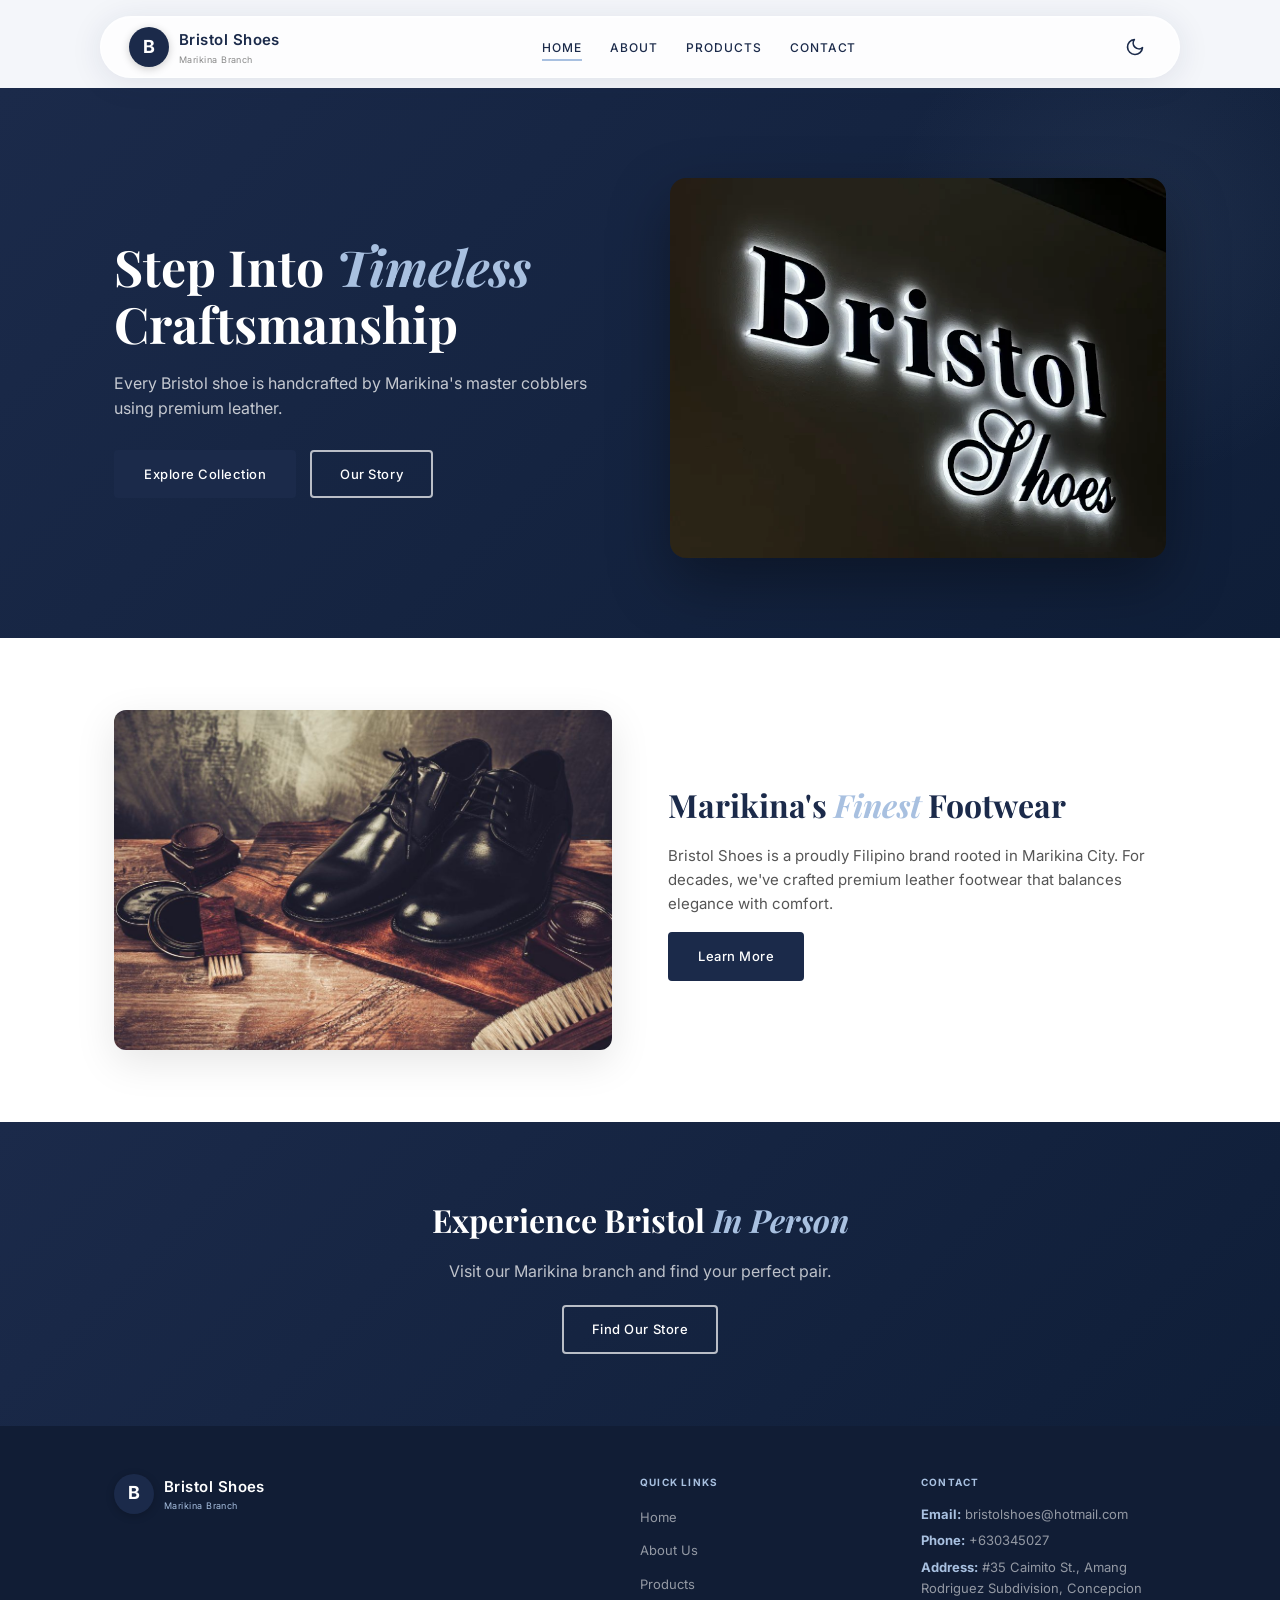
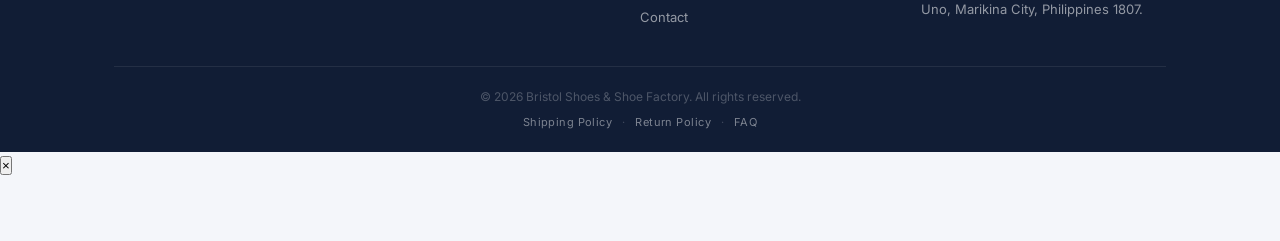
==== index.html @ 24d053c8 "Add favicon, page fade-in, footer trust links, ATC toast, and info modal" ====
<!DOCTYPE html>
<html lang="en">

<head>
    <script async src="https://www.googletagmanager.com/gtag/js?id=G-ZRHDGZWT0E"></script>
    <script>
        window.dataLayer = window.dataLayer || [];
        function gtag() { dataLayer.push(arguments); }
        gtag('js', new Date());
        gtag('config', 'G-ZRHDGZWT0E');
    </script>

    <meta charset="UTF-8">
    <meta name="viewport" content="width=device-width, initial-scale=1.0">
    <meta name="description" content="Bristol Shoes Marikina - Handcrafted leather shoes for men and women.">
    <title>Bristol Shoes Marikina - Home</title>
    <link rel="icon" type="image/svg+xml" href="images/favicon.svg">
    <link rel="stylesheet" href="css/style.css">
</head>

<body>

    <!-- Navigation bar -->
    <nav>
        <div class="wrap">
            <a href="index.html" class="logo">
                <div class="logo-icon">B</div>
                <div>
                    <span class="logo-name">Bristol Shoes</span>
                    <span class="logo-sub">Marikina Branch</span>
                </div>
            </a>
            <ul class="nav-links">
                <li><a href="index.html" class="active">Home</a></li>
                <li><a href="about.html">About</a></li>
                <li><a href="products.html">Products</a></li>
                <li><a href="contact.html">Contact</a></li>
            </ul>
            <div style="display: flex; align-items: center; gap: 8px;">
                <button id="theme-toggle" class="theme-nav-btn" aria-label="Toggle Theme">
                    <svg class="sun-icon" xmlns="http://www.w3.org/2000/svg" width="20" height="20" viewBox="0 0 24 24" fill="none" stroke="currentColor" stroke-width="2" stroke-linecap="round" stroke-linejoin="round"><circle cx="12" cy="12" r="5"></circle><line x1="12" y1="1" x2="12" y2="3"></line><line x1="12" y1="21" x2="12" y2="23"></line><line x1="4.22" y1="4.22" x2="5.64" y2="5.64"></line><line x1="18.36" y1="18.36" x2="19.78" y2="19.78"></line><line x1="1" y1="12" x2="3" y2="12"></line><line x1="21" y1="12" x2="23" y2="12"></line><line x1="4.22" y1="19.78" x2="5.64" y2="18.36"></line><line x1="18.36" y1="5.64" x2="19.78" y2="4.22"></line></svg>
                    <svg class="moon-icon" xmlns="http://www.w3.org/2000/svg" width="20" height="20" viewBox="0 0 24 24" fill="none" stroke="currentColor" stroke-width="2" stroke-linecap="round" stroke-linejoin="round"><path d="M21 12.79A9 9 0 1 1 11.21 3 7 7 0 0 0 21 12.79z"></path></svg>
                </button>
                <button class="nav-toggle" id="nav-toggle" aria-label="Menu" aria-expanded="false">
                    <span></span><span></span><span></span>
                </button>
            </div>
        </div>
    </nav>

    <!-- Mobile Nav Dropdown Burger -->
    <div class="mobile-nav-menu" id="mobile-nav-menu">
        <a href="index.html" class="active">Home</a>
        <a href="about.html">About</a>
        <a href="products.html">Products</a>
        <a href="contact.html">Contact</a>
    </div>

    <!-- Hero Section (Homepage) -->
    <section class="hero">
        <div class="wrap">
            <div class="hero-text">
                <h1>Step Into <em>Timeless</em> Craftsmanship</h1>
                <p>Every Bristol shoe is handcrafted by Marikina's master cobblers using premium leather.</p>
                <div class="hero-btns">
                    <a href="products.html" class="btn">Explore Collection</a>
                    <a href="about.html" class="btn-outline">Our Story</a>
                </div>
            </div>
            <div class="hero-img">
                <img src="images/Bristol.png" alt="Bristol handcrafted leather shoes">
            </div>
        </div>
    </section>

    <!-- About Preview -->
    <section class="section-white">
        <div class="wrap two-col">
            <div class="col">
                <img src="images/vintage.jpg" alt="Artisan handcrafting shoes">
            </div>
            <div class="col">
                <h2>Marikina's <em>Finest</em> Footwear</h2>
                <p>Bristol Shoes is a proudly Filipino brand rooted in Marikina City. For decades, we've crafted premium
                    leather footwear that balances elegance with comfort.</p>
                <a href="about.html" class="btn">Learn More</a>
            </div>
        </div>
    </section>


    <!-- Call to Action -->
    <section class="section-navy">
        <div class="wrap">
            <h2>Experience Bristol <em>In Person</em></h2>
            <p>Visit our Marikina branch and find your perfect pair.</p>
            <a href="contact.html" class="btn-outline">Find Our Store</a>
        </div>
    </section>

    <!-- Footer -->
    <footer>
        <div class="wrap">
            <div class="footer-row">
                <div class="footer-wide">
                    <a href="index.html" class="logo">
                        <div class="logo-icon">B</div>
                        <div>
                            <span class="logo-name">Bristol Shoes</span>
                            <span class="logo-sub">Marikina Branch</span>
                        </div>
                    </a>
                </div>
                <div class="footer-col">
                    <h4>Quick Links</h4>
                    <ul>
                        <li><a href="index.html">Home</a></li>
                        <li><a href="about.html">About Us</a></li>
                        <li><a href="products.html">Products</a></li>
                        <li><a href="contact.html">Contact</a></li>
                    </ul>
                </div>
                <div class="footer-col footer-contact">
                    <h4>Contact</h4>
                    <p><strong>Email:</strong> bristolshoes@hotmail.com</p>
                    <p><strong>Phone:</strong> +630345027</p>
                    <p><strong>Address:</strong> #35 Caimito St., Amang Rodriguez Subdivision, Concepcion Uno, Marikina
                        City, Philippines 1807.</p>
                </div>
            </div>
            <div class="footer-bottom">
                <p>&copy; 2026 Bristol Shoes &amp; Shoe Factory. All rights reserved.</p>
                <div class="footer-trust-links">
                    <a href="#" onclick="openInfoModal('shipping')">Shipping Policy</a>
                    <span>·</span>
                    <a href="#" onclick="openInfoModal('returns')">Return Policy</a>
                    <span>·</span>
                    <a href="#" onclick="openInfoModal('faq')">FAQ</a>
                </div>
            </div>
        </div>
    </footer>

    <!-- Info Modal (Shipping / Returns / FAQ) -->
    <div id="info-modal-overlay" class="modal-overlay" onclick="if(event.target===this)closeInfoModal()">
        <div class="modal-container" style="max-width:540px;">
            <button class="modal-close" onclick="closeInfoModal()">&times;</button>
            <div id="info-modal-body" style="padding:32px 28px;"></div>
        </div>
    </div>

    <script src="js/theme.js"></script>
    <script src="js/scroll.js"></script>
    <script src="js/info-modal.js"></script>

</body>

</html>
---- css/style.css ----
/* ==============================================
   BRISTOL SHOES — Stylesheet (Theme-Complete)
   HTML = skeleton · CSS = makeup + physics
   ============================================== */

@import url('https://fonts.googleapis.com/css2?family=Playfair+Display:wght@700&family=Inter:wght@400;500;600&display=swap');


/* ==============================================
   THEME VARIABLES — every color lives here
   ============================================== */

:root,
[data-theme="light"] {
    --bg: #F4F6FA;
    --bg-card: #ffffff;
    --bg-alt: #ffffff;
    --text: #222222;
    --text-muted: #555555;
    --text-soft: #888888;
    --heading: #1B2A4A;
    --accent: #A8C0E0;
    --border: #E8EEF6;
    --nav-bg: rgba(255, 255, 255, 0.78);
    --nav-border: rgba(255, 255, 255, 0.6);
    --nav-text: #1B2A4A;
    --nav-shadow: rgba(27, 42, 74, 0.10);
    --btn-bg: #1B2A4A;
    --btn-text: #ffffff;
    --input-bg: #F8FAFD;
    --input-border: #D8E0EC;
    --info-icon: #1B2A4A;
    --footer-bg: #111D35;
    --logo-bg: #1B2A4A;
    --card-shadow: rgba(27, 42, 74, 0.08);
}

[data-theme="dark"] {
    --bg: #0d1117;
    --bg-card: #161b22;
    --bg-alt: #161b22;
    --text: #e6edf3;
    --text-muted: #8b949e;
    --text-soft: #6e7681;
    --heading: #e6edf3;
    --accent: #79acd4;
    --border: #30363d;
    --nav-bg: rgba(13, 17, 23, 0.88);
    --nav-border: rgba(255, 255, 255, 0.07);
    --nav-text: #e6edf3;
    --nav-shadow: rgba(0, 0, 0, 0.35);
    --btn-bg: #ffffff;
    --btn-text: #1B2A4A;
    --input-bg: #0d1117;
    --input-border: #30363d;
    --info-icon: #1B2A4A;
    --footer-bg: #010409;
    --logo-bg: #ffffff;
    --card-shadow: rgba(0, 0, 0, 0.25);
}




/* ==============================================
   RESET + BASE
   ============================================== */

html {
    scroll-behavior: smooth;
    box-sizing: border-box;
}

*,
*::before,
*::after {
    margin: 0;
    padding: 0;
    box-sizing: inherit;
}

/* Theme transition only on elements that need it (prevents lag on complex pages) */
body,
nav,
.product,
.cart-sidebar,
.modal-container,
.checkout-container,
.form-group input,
.form-group textarea,
.pay-option,
.cart-item,
.page-header,
.section-white,
.section-navy,
footer {
    transition: background-color 0.3s ease;
}

@keyframes pageIn {
    from { opacity: 0; transform: translateY(8px); }
    to   { opacity: 1; transform: translateY(0); }
}

body {
    font-family: 'Inter', sans-serif;
    background: var(--bg);
    color: var(--text);
    line-height: 1.6;
    padding-top: 88px;
    /* GPU-accelerated scrolling */
    -webkit-overflow-scrolling: touch;
    animation: pageIn 0.35s ease both;
}

img {
    max-width: 100%;
    display: block;
}

a {
    text-decoration: none;
    color: inherit;
}

ul {
    list-style: none;
}

h2 {
    font-family: 'Playfair Display', serif;
    font-size: 32px;
    color: var(--heading);
    margin-bottom: 14px;
}

h2 em {
    color: var(--accent);
    font-style: italic;
}


/* ==============================================
   WRAP
   ============================================== */

.wrap {
    max-width: 1100px;
    margin: 0 auto;
    padding: 0 24px;
}


/* ==============================================
   NAVBAR — Floating Pill Glass
   ============================================== */

nav {
    position: fixed;
    top: 16px;
    left: 50%;
    transform: translateX(-50%);
    width: calc(100% - 48px);
    max-width: 1080px;
    border-radius: 999px;
    background: var(--nav-bg);
    backdrop-filter: blur(28px) saturate(200%);
    -webkit-backdrop-filter: blur(28px) saturate(200%);
    border: 1px solid var(--nav-border);
    box-shadow:
        0 4px 32px var(--nav-shadow),
        0 1px 0 rgba(255, 255, 255, 0.55) inset;
    padding: 10px 28px;
    z-index: 1000;
    /* GPU layer for smooth scrolling */
    will-change: transform;
    transform: translateX(-50%) translateZ(0);
}

nav .wrap {
    display: flex;
    justify-content: space-between;
    align-items: center;
    max-width: 100%;
    padding: 0;
    margin: 0;
}

.logo {
    display: flex;
    align-items: center;
    gap: 10px;
}

.logo-icon {
    width: 40px;
    height: 40px;
    background: var(--logo-bg);
    border-radius: 50%;
    color: var(--btn-text);
    font-size: 18px;
    font-weight: 700;
    display: flex;
    align-items: center;
    justify-content: center;
    box-shadow: 0 2px 8px rgba(0, 0, 0, 0.2);
    flex-shrink: 0;
    transition: background 0.3s ease;
}

.logo-name {
    font-size: 15px;
    font-weight: 600;
    color: var(--nav-text);
    letter-spacing: 0.03em;
}

.logo-sub {
    font-size: 9px;
    color: var(--text-soft);
    display: block;
    letter-spacing: 0.05em;
}

.nav-links {
    display: flex;
    gap: 28px;
    align-items: center;
}

.nav-links a {
    font-size: 12px;
    font-weight: 500;
    color: var(--nav-text);
    text-transform: uppercase;
    letter-spacing: 0.08em;
    padding: 4px 0;
    border-bottom: 2px solid transparent;
    transition: color 0.2s, border-color 0.2s;
}

.nav-links a:hover {
    color: var(--accent);
}

.nav-links a.active {
    color: var(--nav-text);
    border-bottom-color: var(--accent);
}

.theme-nav-btn {
    background: none;
    border: none;
    cursor: pointer;
    font-size: 16px;
    padding: 6px;
    border-radius: 8px;
    color: var(--nav-text);
    display: flex;
    align-items: center;
    justify-content: center;
    transition: background 0.2s, transform 0.2s;
}

.theme-nav-btn:hover {
    background: rgba(168, 192, 224, 0.1);
    transform: scale(1.05);
}

/* Theme Icon Swapping */
[data-theme="light"] .sun-icon { display: none; }
[data-theme="light"] .moon-icon { display: block; }

[data-theme="dark"] .sun-icon { display: block; }
[data-theme="dark"] .moon-icon { display: none; }


/* ==============================================
   HERO
   ============================================== */

.hero {
    background: linear-gradient(135deg, #1B2A4A 0%, #0f1e38 100%);
    color: white;
    padding: 90px 0 80px;
    position: relative;
    overflow: hidden;
}

.hero::before {
    content: '';
    position: absolute;
    width: 500px;
    height: 500px;
    background: radial-gradient(circle, rgba(168, 192, 224, 0.08) 0%, transparent 70%);
    top: -100px;
    right: -100px;
    border-radius: 50%;
    pointer-events: none;
}

.hero .wrap {
    display: flex;
    align-items: center;
    gap: 60px;
}

.hero-text {
    flex: 1;
}

.hero-img {
    flex: 1;
}

.hero-img img {
    width: 100%;
    height: 380px;
    object-fit: cover;
    object-position: center 57%;
    border-radius: 16px;
    box-shadow: 0 24px 60px rgba(0, 0, 0, 0.35);
}

.hero-text small {
    font-size: 11px;
    color: #A8C0E0;
    display: block;
    margin-bottom: 16px;
    letter-spacing: 0.15em;
    text-transform: uppercase;
}

.hero-text h1 {
    font-family: 'Playfair Display', serif;
    font-size: 50px;
    line-height: 1.15;
    margin-bottom: 18px;
    color: white;
}

.hero-text h1 em {
    color: #A8C0E0;
    font-style: italic;
}

.hero-text p {
    color: rgba(255, 255, 255, 0.75);
    margin-bottom: 28px;
    font-size: 16px;
}

.hero-btns {
    display: flex;
    gap: 14px;
    flex-wrap: wrap;
}


/* ==============================================
   PAGE HEADER (About / Products / Contact banner)
   ============================================== */

.page-header {
    background: linear-gradient(135deg, #1B2A4A 0%, #0f1e38 100%);
    color: white;
    padding: 56px 0;
    text-align: center;
}

.page-header h1 {
    font-family: 'Playfair Display', serif;
    font-size: 38px;
    color: white;
}

.page-header h1 em {
    color: #A8C0E0;
}

.page-header p {
    color: rgba(255, 255, 255, 0.65);
    margin-top: 10px;
    font-size: 15px;
}


/* ==============================================
   SECTIONS
   ============================================== */

.section {
    padding: 72px 0;
    background: var(--bg);
}

.section-white {
    padding: 72px 0;
    background: var(--bg-alt);
}

.section-navy {
    padding: 72px 0;
    background: linear-gradient(135deg, #1B2A4A 0%, #0f1e38 100%);
    color: white;
    text-align: center;
}

.section-navy h2 {
    color: white;
}

.section-navy h2 em {
    color: #A8C0E0;
}

.section-navy p {
    color: rgba(255, 255, 255, 0.72);
    margin-bottom: 20px;
    font-size: 16px;
}


/* ==============================================
   TWO-COLUMN
   ============================================== */

.two-col {
    display: flex;
    align-items: center;
    gap: 56px;
}

.two-col .col {
    flex: 1;
}

.two-col img {
    width: 100%;
    height: 340px;
    object-fit: cover;
    border-radius: 12px;
    box-shadow: 0 12px 40px rgba(0, 0, 0, 0.1);
}

.two-col p {
    color: var(--text-muted);
    margin-bottom: 16px;
    font-size: 15px;
}


/* ==============================================
   BUTTONS
   ============================================== */

.btn {
    display: inline-block;
    padding: 12px 28px;
    background: var(--btn-bg);
    color: var(--btn-text);
    font-size: 13px;
    font-weight: 500;
    border: 2px solid var(--btn-bg);
    border-radius: 4px;
    letter-spacing: 0.04em;
    cursor: pointer;
    transition: opacity 0.2s, transform 0.15s, box-shadow 0.2s;
}

.btn:hover {
    opacity: 0.85;
    box-shadow: 0 4px 16px rgba(0, 0, 0, 0.2);
    transform: translateY(-1px);
}

.btn-outline {
    display: inline-block;
    padding: 12px 28px;
    background: transparent;
    color: white;
    font-size: 13px;
    font-weight: 500;
    border: 2px solid rgba(255, 255, 255, 0.7);
    border-radius: 4px;
    letter-spacing: 0.04em;
    cursor: pointer;
    transition: background 0.2s, border-color 0.2s, transform 0.15s;
}

.btn-outline:hover {
    background: rgba(255, 255, 255, 0.1);
    border-color: white;
    transform: translateY(-1px);
}



/* ==============================================
   STATS
   ============================================== */

.stats {
    display: flex;
    gap: 20px;
    margin-top: 36px;
}

.stat {
    flex: 1;
    text-align: center;
}

.stat-num {
    font-family: 'Playfair Display', serif;
    font-size: 52px;
    color: #A8C0E0;
    display: block;
    line-height: 1;
}

.stat p {
    color: rgba(255, 255, 255, 0.6);
    font-size: 14px;
    margin-top: 8px;
}


/* ==============================================
   CONTACT
   ============================================== */

.contact-row {
    display: flex;
    gap: 56px;
}

.contact-row>div {
    flex: 1;
}

.contact-row h3 {
    font-family: 'Playfair Display', serif;
    font-size: 22px;
    color: var(--heading);
    margin-bottom: 20px;
}

.form-group {
    margin-bottom: 16px;
}

.form-group label {
    display: block;
    font-size: 12px;
    font-weight: 500;
    color: var(--text-muted);
    margin-bottom: 6px;
    letter-spacing: 0.04em;
}

.optional {
    color: var(--text-soft);
    font-weight: 400;
}

.form-group input,
.form-group textarea {
    width: 100%;
    padding: 11px 14px;
    border: 1.5px solid var(--input-border);
    border-radius: 8px;
    background: var(--input-bg);
    font-family: 'Inter', sans-serif;
    font-size: 14px;
    color: var(--text);
    transition: border-color 0.2s, box-shadow 0.2s;
    outline: none;
}

.form-group input:focus,
.form-group textarea:focus {
    border-color: var(--accent);
    box-shadow: 0 0 0 3px rgba(168, 192, 224, 0.15);
}

.form-group textarea {
    height: 130px;
    resize: vertical;
}

.field-ok input,
.field-ok textarea {
    border-color: #2ecc71 !important;
}

.field-err input,
.field-err textarea {
    border-color: #e74c3c !important;
}

.field-error {
    display: block;
    font-size: 12px;
    color: #e74c3c;
    margin-top: 4px;
    min-height: 16px;
}

.info-item {
    display: flex;
    gap: 14px;
    margin-bottom: 20px;
    align-items: flex-start;
}

.info-icon {
    width: 38px;
    height: 38px;
    flex-shrink: 0;
    background: var(--info-icon);
    color: white;
    border-radius: 8px;
    display: flex;
    align-items: center;
    justify-content: center;
    font-size: 16px;
}

.info-item h4 {
    font-size: 13px;
    font-weight: 600;
    color: var(--heading);
    margin-bottom: 2px;
}

.info-item p {
    font-size: 13px;
    color: var(--text-muted);
}

.map {
    margin-top: 32px;
    height: 300px;
    border-radius: 12px;
    overflow: hidden;
    border: 2px solid var(--border);
}

.map iframe {
    width: 100%;
    height: 100%;
    border: none;
}

.form-success {
    text-align: center;
    padding: 48px 24px;
    background: rgba(46, 204, 113, 0.08);
    border: 2px solid #2ecc71;
    border-radius: 12px;
}

.success-icon {
    font-size: 48px;
    display: block;
    margin-bottom: 12px;
}

.form-success h3 {
    color: var(--heading);
    margin-bottom: 8px;
    font-size: 22px;
}

.form-success p {
    color: var(--text-muted);
    font-size: 15px;
}


/* ==============================================
   FOOTER
   ============================================== */

footer {
    background: var(--footer-bg);
    color: white;
    padding: 48px 0 20px;
}

.footer-row {
    display: flex;
    gap: 36px;
    padding-bottom: 28px;
    margin-bottom: 20px;
    border-bottom: 1px solid rgba(255, 255, 255, 0.08);
}

.footer-wide {
    flex: 2;
}

.footer-col {
    flex: 1;
}

footer .logo-name {
    color: white;
}

footer .logo-sub {
    color: #A8C0E0;
}

footer .logo-icon {
    background: #1B2A4A;
    color: white;
}

.footer-tagline {
    font-size: 13px;
    color: rgba(255, 255, 255, 0.45);
    margin-top: 12px;
    line-height: 1.6;
}

.footer-col h4 {
    font-size: 10px;
    color: #A8C0E0;
    margin-bottom: 14px;
    text-transform: uppercase;
    letter-spacing: 0.12em;
}

.footer-col li {
    margin-bottom: 8px;
}

.footer-col a {
    font-size: 13px;
    color: rgba(255, 255, 255, 0.55);
}

.footer-col a:hover {
    color: white;
}

.footer-contact p {
    font-size: 13px;
    color: rgba(255, 255, 255, 0.55);
    margin-bottom: 6px;
}

.footer-contact strong {
    color: #A8C0E0;
}

.footer-bottom {
    display: flex;
    justify-content: space-between;
    align-items: center;
    font-size: 12px;
    color: rgba(255, 255, 255, 0.25);
    flex-wrap: wrap;
    gap: 16px;
}


/* ==============================================
   SCROLL ANIMATIONS
   Elements fade + slide up as they enter viewport.
   Controlled by IntersectionObserver in scroll.js
   ============================================== */

.reveal {
    opacity: 0;
    transform: translateY(28px);
    transition: opacity 0.55s ease, transform 0.55s ease;
}

.reveal.visible {
    opacity: 1;
    transform: translateY(0);
}






/* ==============================================
   HAMBURGER TOGGLE
   ============================================== */

.nav-toggle {
    display: none;
    flex-direction: column;
    justify-content: center;
    align-items: center;
    gap: 5px;
    width: 36px;
    height: 36px;
    background: none;
    border: none;
    cursor: pointer;
    padding: 4px;
    border-radius: 8px;
    flex-shrink: 0;
    transition: background 0.2s;
    z-index: 10;
}

.nav-toggle:hover {
    background: rgba(168, 192, 224, 0.15);
}

.nav-toggle span {
    display: block;
    width: 22px;
    height: 2px;
    background: var(--nav-text);
    border-radius: 2px;
    transition: transform 0.3s ease, opacity 0.3s ease, width 0.3s ease;
    transform-origin: center;
}

/* Animated X when open */
.nav-toggle.open span:nth-child(1) {
    transform: translateY(7px) rotate(45deg);
}

.nav-toggle.open span:nth-child(2) {
    opacity: 0;
    width: 0;
}

.nav-toggle.open span:nth-child(3) {
    transform: translateY(-7px) rotate(-45deg);
}

/* Mobile dropdown menu */
.mobile-nav-menu {
    display: none;
    position: fixed;
    top: 80px;
    left: 50%;
    transform: translateX(-50%);
    width: calc(100% - 48px);
    max-width: 1080px;
    background: var(--nav-bg);
    backdrop-filter: blur(28px) saturate(200%);
    -webkit-backdrop-filter: blur(28px) saturate(200%);
    border: 1px solid var(--nav-border);
    border-radius: 20px;
    padding: 8px 0;
    z-index: 999;
    box-shadow: 0 8px 32px var(--nav-shadow);
    flex-direction: column;
    overflow: hidden;
    opacity: 0;
    pointer-events: none;
    transition: opacity 0.25s ease, transform 0.25s ease;
    transform: translateX(-50%) translateY(-8px);
}

.mobile-nav-menu.open {
    opacity: 1;
    pointer-events: all;
    transform: translateX(-50%) translateY(0);
}

.mobile-nav-menu a {
    display: block;
    padding: 14px 28px;
    font-size: 14px;
    font-weight: 500;
    color: var(--nav-text);
    text-transform: uppercase;
    letter-spacing: 0.1em;
    border-bottom: 1px solid var(--nav-border);
    transition: background 0.15s, color 0.15s;
}

.mobile-nav-menu a:last-child {
    border-bottom: none;
}

.mobile-nav-menu a:hover {
    background: rgba(168, 192, 224, 0.08);
    color: var(--accent);
}

.mobile-nav-menu a.active {
    color: var(--accent);
}


/* ==============================================
   MOBILE
   ============================================== */

@media (max-width: 680px) {

    /* Show hamburger, hide desktop links */
    .nav-toggle {
        display: flex;
    }

    .mobile-nav-menu {
        display: flex;
    }

    .nav-links {
        display: none !important;
    }

    /* Tighten the pill nav on small screens */
    nav {
        padding: 10px 16px;
        width: calc(100% - 32px);
    }

    /* Body spacing */
    .hero .wrap,
    .two-col,
    .cards,
    .products,
    .contact-row,
    .footer-row,
    .stats,
    .hero-btns {
        flex-direction: column;
    }

    .hero-text h1 {
        font-size: 28px;
    }

    .hero-img img {
        height: 340px;
    }

    .hero {
        padding: 50px 0;
    }

    .switcher-wrap {
        bottom: 16px;
        right: 50%;
        transform: translateX(50%);
    }
}

/* ==============================================
   FOOTER TRUST LINKS
   ============================================== */

.footer-bottom {
    flex-direction: column;
    gap: 8px;
    text-align: center;
}

.footer-trust-links {
    display: flex;
    align-items: center;
    gap: 10px;
    flex-wrap: wrap;
    justify-content: center;
}

.footer-trust-links a {
    font-size: 11px;
    color: rgba(255, 255, 255, 0.45);
    text-decoration: none;
    transition: color 0.2s;
    letter-spacing: 0.04em;
}

.footer-trust-links a:hover {
    color: rgba(255, 255, 255, 0.85);
}

.footer-trust-links span {
    color: rgba(255, 255, 255, 0.2);
    font-size: 11px;
}

/* ==============================================
   ADD TO CART TOAST
   ============================================== */

.atc-toast {
    position: fixed;
    top: -80px;
    left: 50%;
    transform: translateX(-50%);
    background: #1B2A4A;
    color: #ffffff;
    padding: 12px 22px;
    border-radius: 999px;
    font-size: 13px;
    font-weight: 500;
    display: flex;
    align-items: center;
    gap: 8px;
    box-shadow: 0 8px 32px rgba(0, 0, 0, 0.25);
    z-index: 99999;
    transition: top 0.4s cubic-bezier(0.34, 1.56, 0.64, 1);
    white-space: nowrap;
    pointer-events: none;
}

[data-theme="dark"] .atc-toast {
    background: #ffffff;
    color: #1B2A4A;
}

.atc-toast.show {
    top: 100px;
}

@media (min-width: 681px) and (max-width: 900px) {

    .hero .wrap,
    .two-col,
    .contact-row {
        flex-direction: column;
    }

    .hero-text h1 {
        font-size: 30px;
    }

    nav {
        padding: 8px 20px;
    }
}
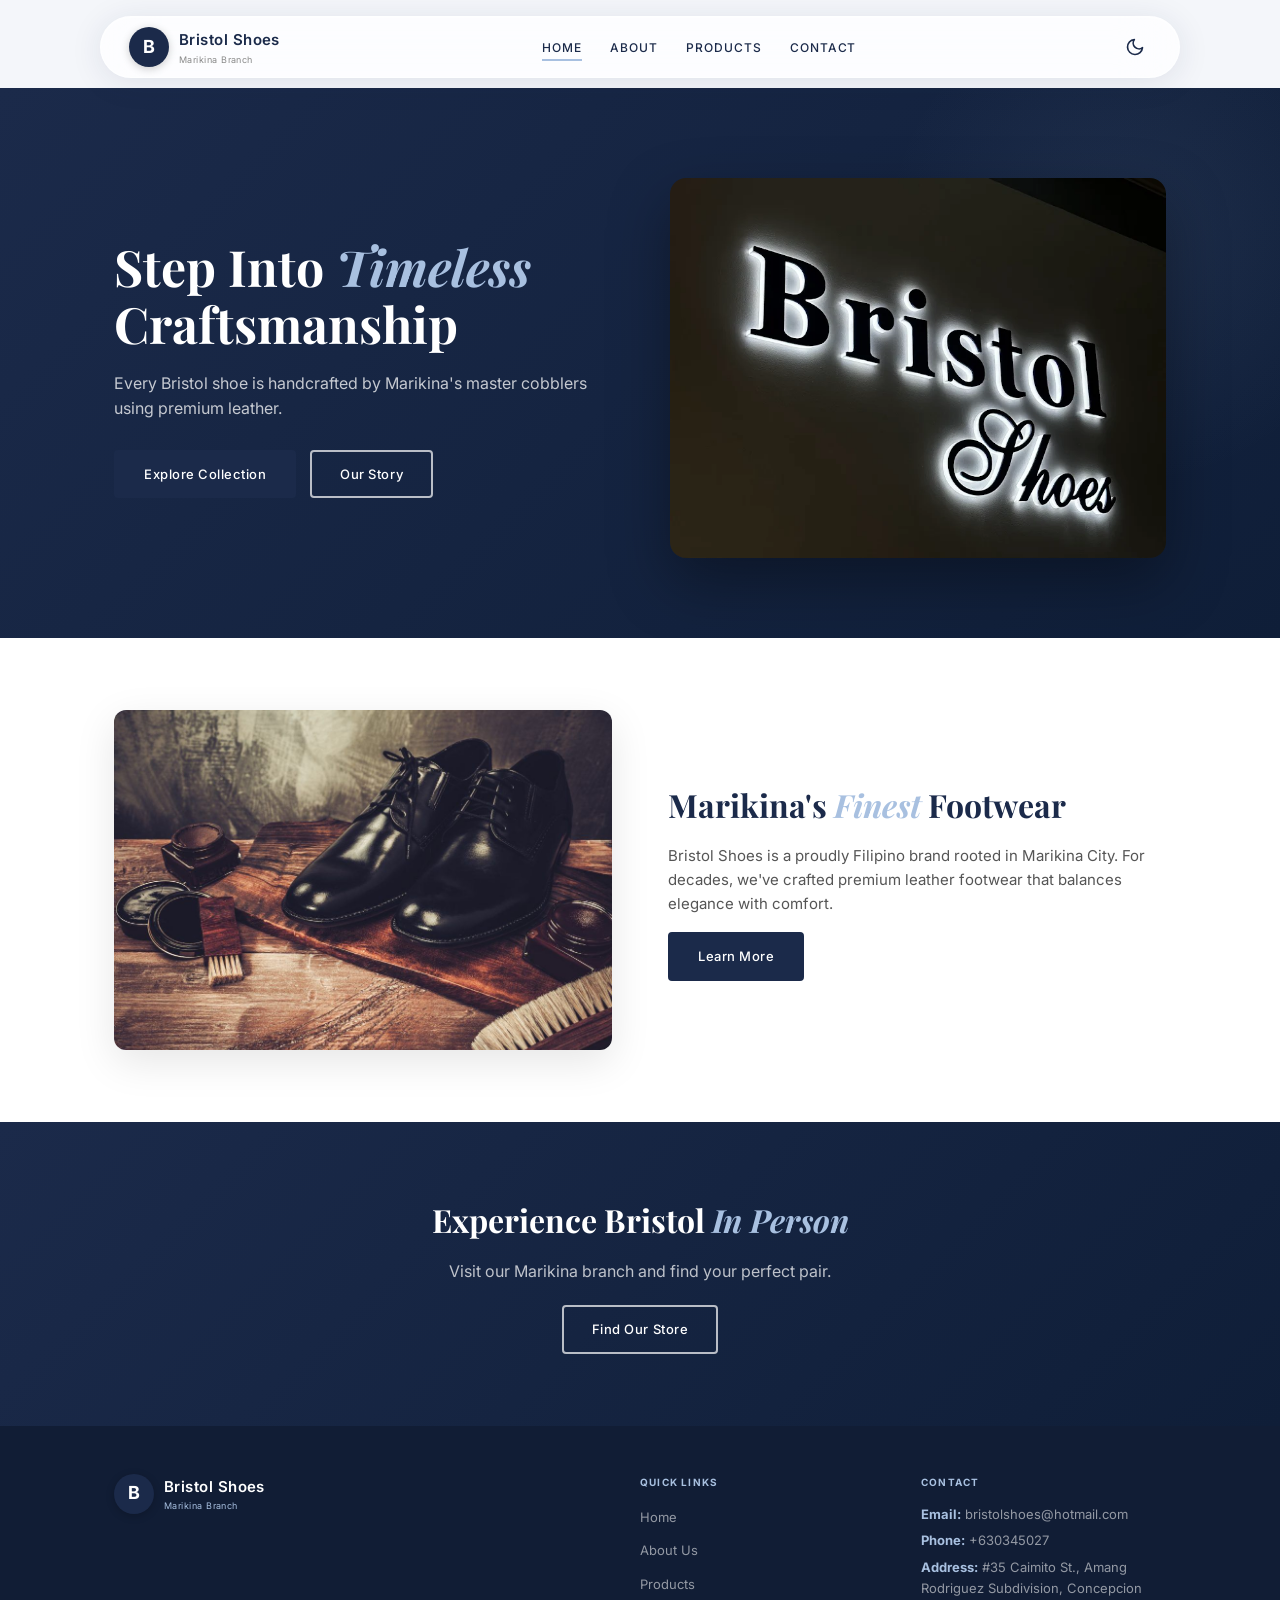
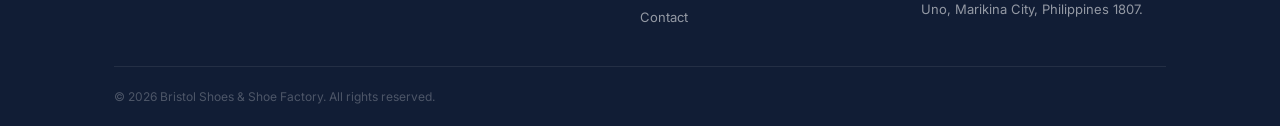
==== commit 75068db5: "Remove page fade-in, footer trust links, info modal, and ATC toast" ====
--- a/index.html
+++ b/index.html
@@ -130,28 +130,12 @@
             </div>
             <div class="footer-bottom">
                 <p>&copy; 2026 Bristol Shoes &amp; Shoe Factory. All rights reserved.</p>
-                <div class="footer-trust-links">
-                    <a href="#" onclick="openInfoModal('shipping')">Shipping Policy</a>
-                    <span>·</span>
-                    <a href="#" onclick="openInfoModal('returns')">Return Policy</a>
-                    <span>·</span>
-                    <a href="#" onclick="openInfoModal('faq')">FAQ</a>
-                </div>
             </div>
         </div>
     </footer>
 
-    <!-- Info Modal (Shipping / Returns / FAQ) -->
-    <div id="info-modal-overlay" class="modal-overlay" onclick="if(event.target===this)closeInfoModal()">
-        <div class="modal-container" style="max-width:540px;">
-            <button class="modal-close" onclick="closeInfoModal()">&times;</button>
-            <div id="info-modal-body" style="padding:32px 28px;"></div>
-        </div>
-    </div>
-
     <script src="js/theme.js"></script>
     <script src="js/scroll.js"></script>
-    <script src="js/info-modal.js"></script>
 
 </body>
 
--- a/css/style.css
+++ b/css/style.css
@@ -97,11 +97,6 @@
     transition: background-color 0.3s ease;
 }
 
-@keyframes pageIn {
-    from { opacity: 0; transform: translateY(8px); }
-    to   { opacity: 1; transform: translateY(0); }
-}
-
 body {
     font-family: 'Inter', sans-serif;
     background: var(--bg);
@@ -110,7 +105,6 @@
     padding-top: 88px;
     /* GPU-accelerated scrolling */
     -webkit-overflow-scrolling: touch;
-    animation: pageIn 0.35s ease both;
 }
 
 img {
@@ -952,74 +946,6 @@
     }
 }
 
-/* ==============================================
-   FOOTER TRUST LINKS
-   ============================================== */
-
-.footer-bottom {
-    flex-direction: column;
-    gap: 8px;
-    text-align: center;
-}
-
-.footer-trust-links {
-    display: flex;
-    align-items: center;
-    gap: 10px;
-    flex-wrap: wrap;
-    justify-content: center;
-}
-
-.footer-trust-links a {
-    font-size: 11px;
-    color: rgba(255, 255, 255, 0.45);
-    text-decoration: none;
-    transition: color 0.2s;
-    letter-spacing: 0.04em;
-}
-
-.footer-trust-links a:hover {
-    color: rgba(255, 255, 255, 0.85);
-}
-
-.footer-trust-links span {
-    color: rgba(255, 255, 255, 0.2);
-    font-size: 11px;
-}
-
-/* ==============================================
-   ADD TO CART TOAST
-   ============================================== */
-
-.atc-toast {
-    position: fixed;
-    top: -80px;
-    left: 50%;
-    transform: translateX(-50%);
-    background: #1B2A4A;
-    color: #ffffff;
-    padding: 12px 22px;
-    border-radius: 999px;
-    font-size: 13px;
-    font-weight: 500;
-    display: flex;
-    align-items: center;
-    gap: 8px;
-    box-shadow: 0 8px 32px rgba(0, 0, 0, 0.25);
-    z-index: 99999;
-    transition: top 0.4s cubic-bezier(0.34, 1.56, 0.64, 1);
-    white-space: nowrap;
-    pointer-events: none;
-}
-
-[data-theme="dark"] .atc-toast {
-    background: #ffffff;
-    color: #1B2A4A;
-}
-
-.atc-toast.show {
-    top: 100px;
-}
 
 @media (min-width: 681px) and (max-width: 900px) {
 
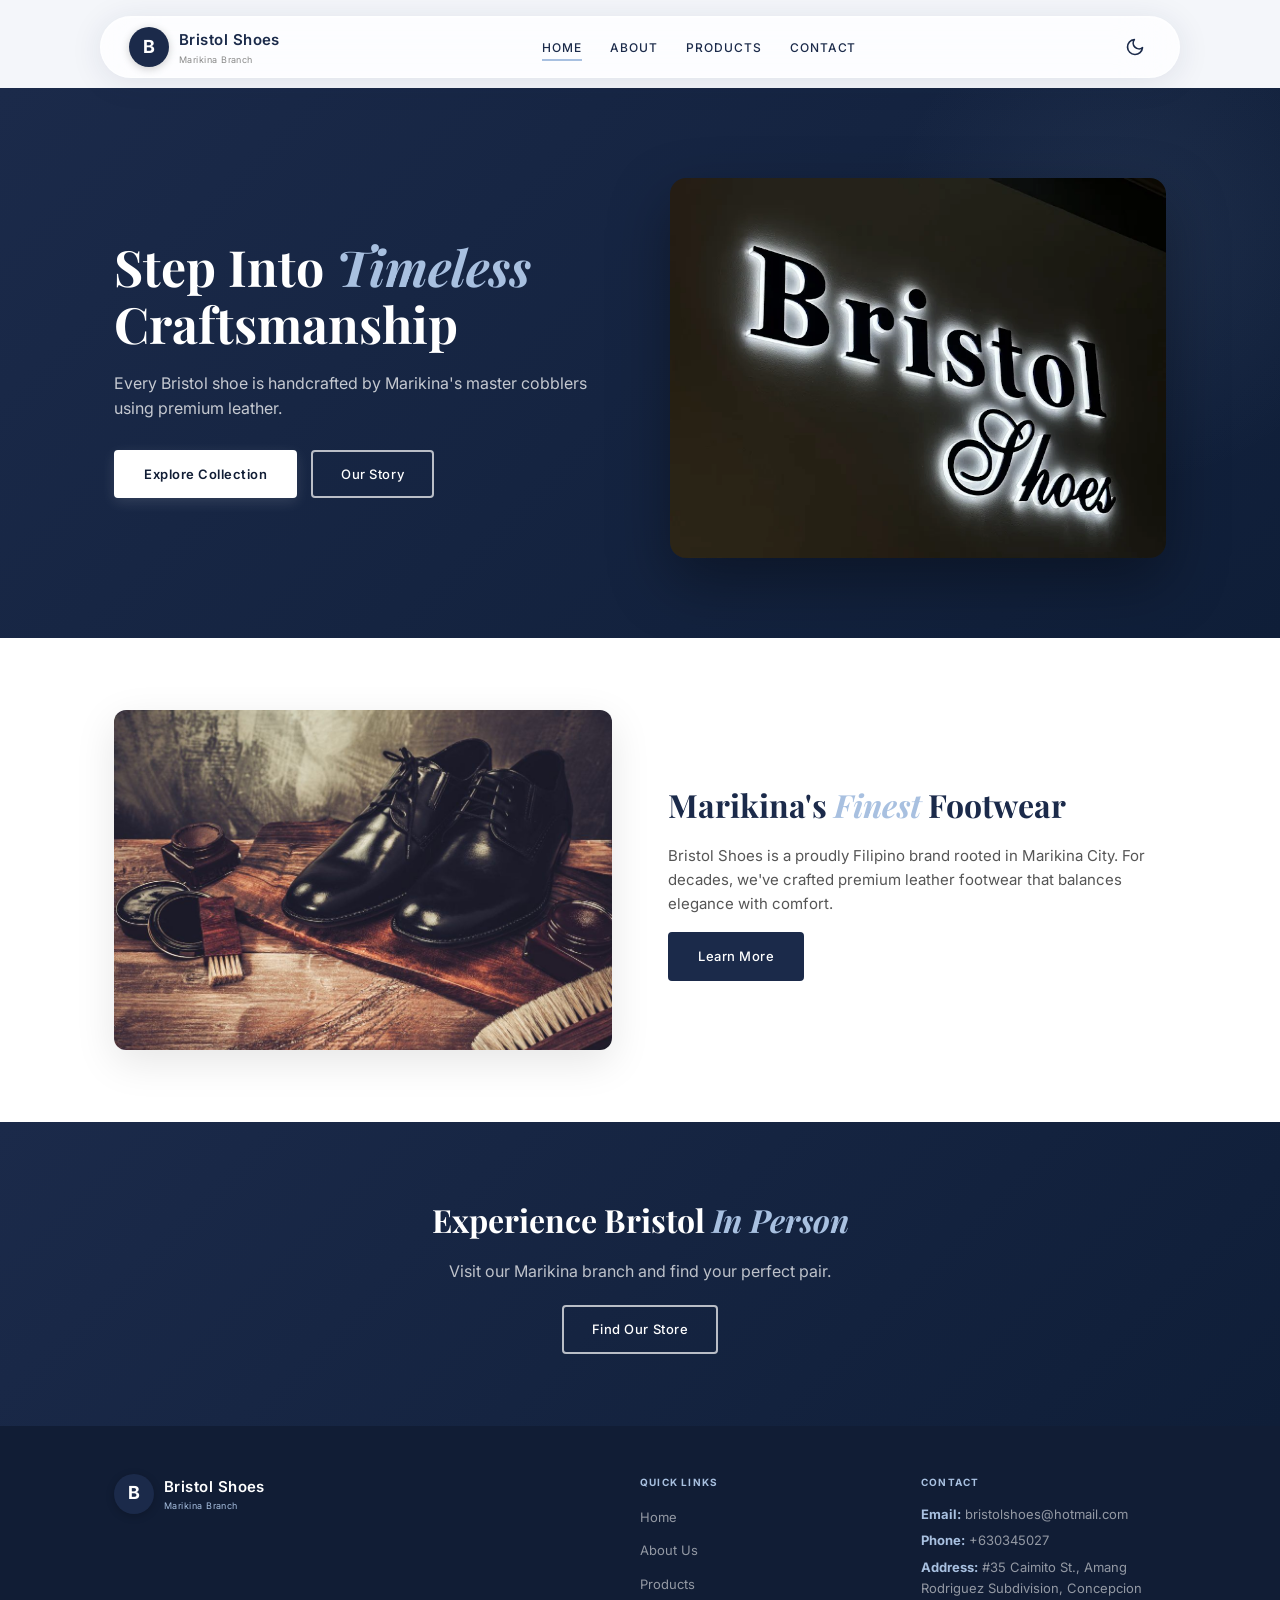
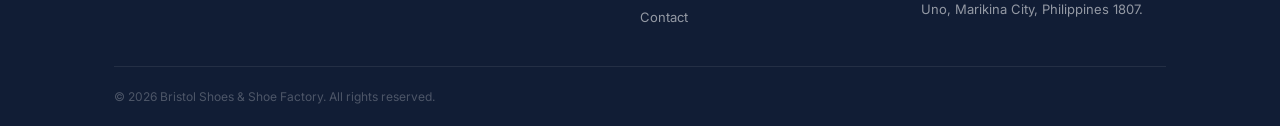
==== commit 70a1a05f: "Streamline theme switcher markup by injecting SVG dynamically via theme.js" ====
--- a/index.html
+++ b/index.html
@@ -37,10 +37,7 @@
                 <li><a href="contact.html">Contact</a></li>
             </ul>
             <div style="display: flex; align-items: center; gap: 8px;">
-                <button id="theme-toggle" class="theme-nav-btn" aria-label="Toggle Theme">
-                    <svg class="sun-icon" xmlns="http://www.w3.org/2000/svg" width="20" height="20" viewBox="0 0 24 24" fill="none" stroke="currentColor" stroke-width="2" stroke-linecap="round" stroke-linejoin="round"><circle cx="12" cy="12" r="5"></circle><line x1="12" y1="1" x2="12" y2="3"></line><line x1="12" y1="21" x2="12" y2="23"></line><line x1="4.22" y1="4.22" x2="5.64" y2="5.64"></line><line x1="18.36" y1="18.36" x2="19.78" y2="19.78"></line><line x1="1" y1="12" x2="3" y2="12"></line><line x1="21" y1="12" x2="23" y2="12"></line><line x1="4.22" y1="19.78" x2="5.64" y2="18.36"></line><line x1="18.36" y1="5.64" x2="19.78" y2="4.22"></line></svg>
-                    <svg class="moon-icon" xmlns="http://www.w3.org/2000/svg" width="20" height="20" viewBox="0 0 24 24" fill="none" stroke="currentColor" stroke-width="2" stroke-linecap="round" stroke-linejoin="round"><path d="M21 12.79A9 9 0 1 1 11.21 3 7 7 0 0 0 21 12.79z"></path></svg>
-                </button>
+                <button id="theme-toggle" class="theme-nav-btn" aria-label="Toggle Theme"></button>
                 <button class="nav-toggle" id="nav-toggle" aria-label="Menu" aria-expanded="false">
                     <span></span><span></span><span></span>
                 </button>
--- a/css/style.css
+++ b/css/style.css
@@ -31,7 +31,6 @@
     --input-border: #D8E0EC;
     --info-icon: #1B2A4A;
     --footer-bg: #111D35;
-    --logo-bg: #1B2A4A;
     --card-shadow: rgba(27, 42, 74, 0.08);
 }
 
@@ -55,7 +54,6 @@
     --input-border: #30363d;
     --info-icon: #1B2A4A;
     --footer-bg: #010409;
-    --logo-bg: #ffffff;
     --card-shadow: rgba(0, 0, 0, 0.25);
 }
 
@@ -189,9 +187,9 @@
 .logo-icon {
     width: 40px;
     height: 40px;
-    background: var(--logo-bg);
+    background: #1B2A4A;
     border-radius: 50%;
-    color: var(--btn-text);
+    color: #ffffff;
     font-size: 18px;
     font-weight: 700;
     display: flex;
@@ -466,6 +464,25 @@
     opacity: 0.85;
     box-shadow: 0 4px 16px rgba(0, 0, 0, 0.2);
     transform: translateY(-1px);
+}
+
+/* Premium High-Contrast Hero CTA Button */
+.hero .btn {
+    background: #ffffff;
+    color: #111D35;
+    border-color: #ffffff;
+    font-weight: 600;
+    box-shadow: 0 4px 14px rgba(255, 255, 255, 0.12);
+    transition: background 0.3s ease, color 0.3s ease, border-color 0.3s ease, transform 0.2s ease, box-shadow 0.3s ease;
+}
+
+.hero .btn:hover {
+    background: var(--accent);
+    color: #111D35;
+    border-color: var(--accent);
+    box-shadow: 0 6px 20px rgba(168, 192, 224, 0.35);
+    transform: translateY(-2px);
+    opacity: 1;
 }
 
 .btn-outline {
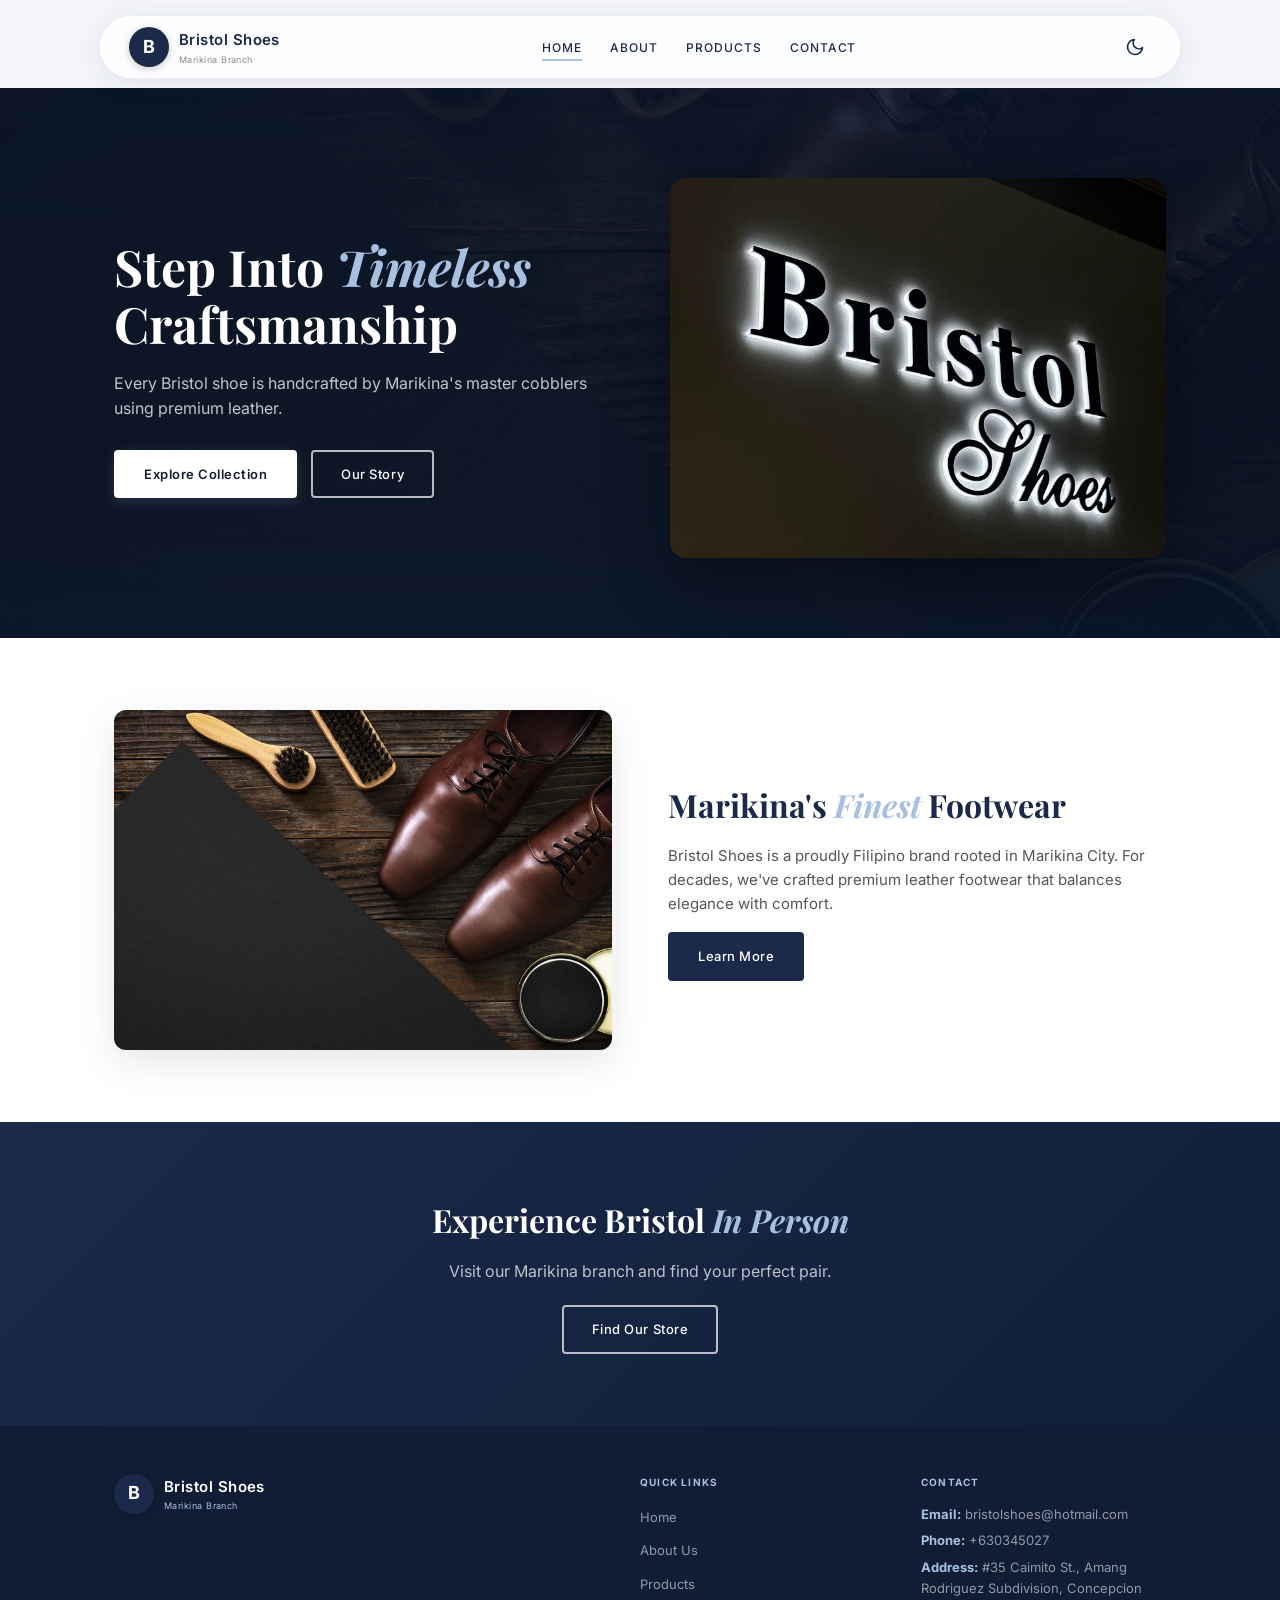
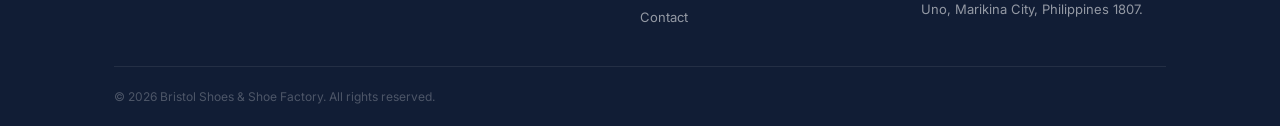
==== commit c7082606: "Replace generic AI vintage image with authentic artisan leather shoes photo" ====
--- a/index.html
+++ b/index.html
@@ -74,7 +74,7 @@
     <section class="section-white">
         <div class="wrap two-col">
             <div class="col">
-                <img src="images/vintage.jpg" alt="Artisan handcrafting shoes">
+                <img src="images/artisan_shoes.jpg" alt="Authentic leather shoes and artisan tools">
             </div>
             <div class="col">
                 <h2>Marikina's <em>Finest</em> Footwear</h2>
--- a/css/style.css
+++ b/css/style.css
@@ -272,29 +272,48 @@
    ============================================== */
 
 .hero {
-    background: linear-gradient(135deg, #1B2A4A 0%, #0f1e38 100%);
+    background: #0a1628;
     color: white;
     padding: 90px 0 80px;
     position: relative;
     overflow: hidden;
 }
 
+/* Animated background image with Ken Burns effect */
 .hero::before {
     content: '';
     position: absolute;
-    width: 500px;
-    height: 500px;
-    background: radial-gradient(circle, rgba(168, 192, 224, 0.08) 0%, transparent 70%);
-    top: -100px;
-    right: -100px;
-    border-radius: 50%;
+    inset: -40px;
+    background: url('../images/hero_bg.jpg') center/cover no-repeat;
+    animation: heroKenBurns 25s ease-in-out infinite alternate;
+    filter: brightness(0.35) saturate(1.2);
+    will-change: transform;
     pointer-events: none;
 }
 
+/* Dark gradient overlay for text readability */
+.hero::after {
+    content: '';
+    position: absolute;
+    inset: 0;
+    background:
+        linear-gradient(135deg, rgba(10, 22, 40, 0.88) 0%, rgba(15, 30, 56, 0.6) 50%, rgba(10, 22, 40, 0.85) 100%),
+        linear-gradient(to bottom, rgba(10, 22, 40, 0.3) 0%, transparent 30%, transparent 70%, rgba(10, 22, 40, 0.5) 100%);
+    pointer-events: none;
+}
+
+/* Ensure content sits above the background layers */
 .hero .wrap {
+    position: relative;
+    z-index: 1;
     display: flex;
     align-items: center;
     gap: 60px;
+}
+
+@keyframes heroKenBurns {
+    0%   { transform: scale(1.0) translate(0, 0); }
+    100% { transform: scale(1.12) translate(-15px, -10px); }
 }
 
 .hero-text {
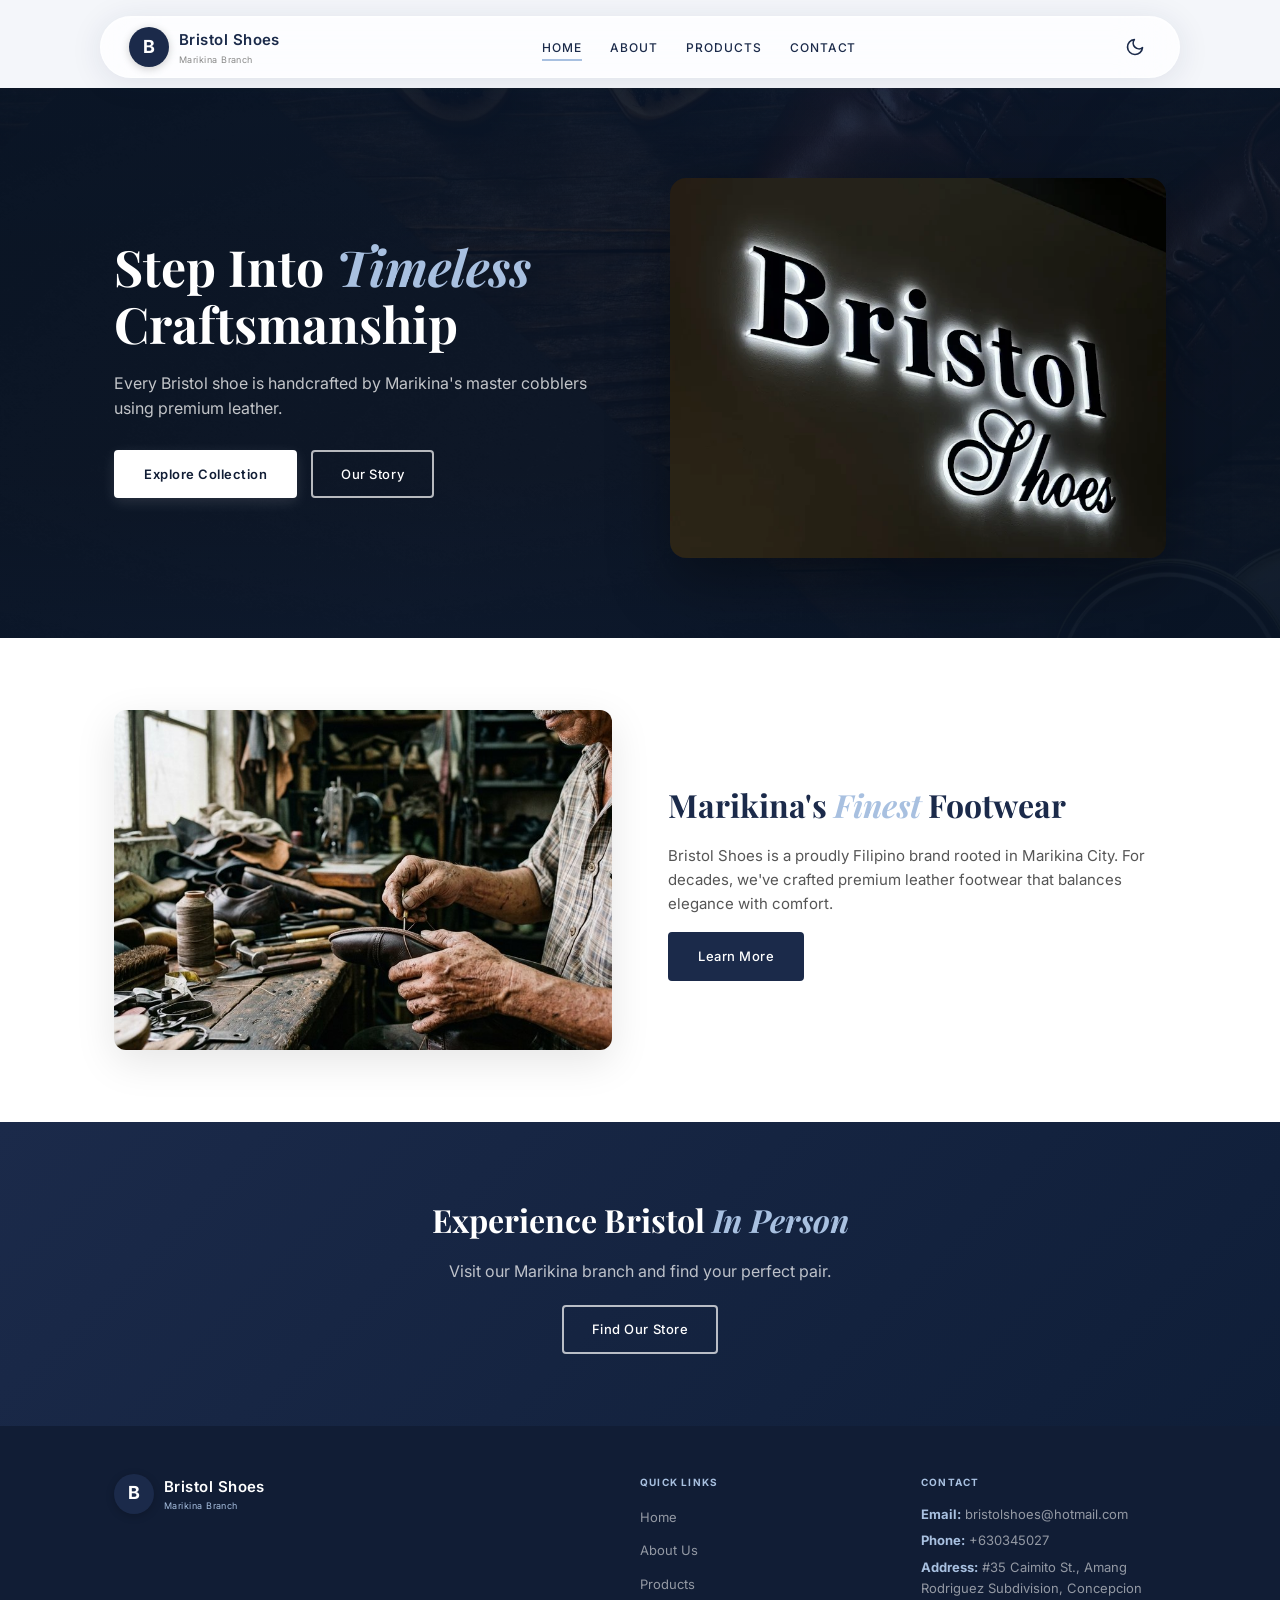
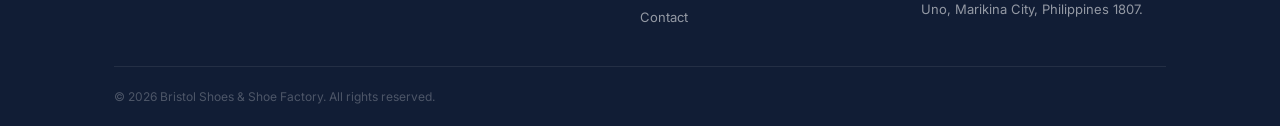
==== commit eafe844c: "Replace flatlay image with documentary photo of cobbler hands" ====
--- a/index.html
+++ b/index.html
@@ -74,7 +74,7 @@
     <section class="section-white">
         <div class="wrap two-col">
             <div class="col">
-                <img src="images/artisan_shoes.jpg" alt="Authentic leather shoes and artisan tools">
+                <img src="images/artisan_hands.jpg" alt="Close-up of artisan cobbler hands working on leather">
             </div>
             <div class="col">
                 <h2>Marikina's <em>Finest</em> Footwear</h2>
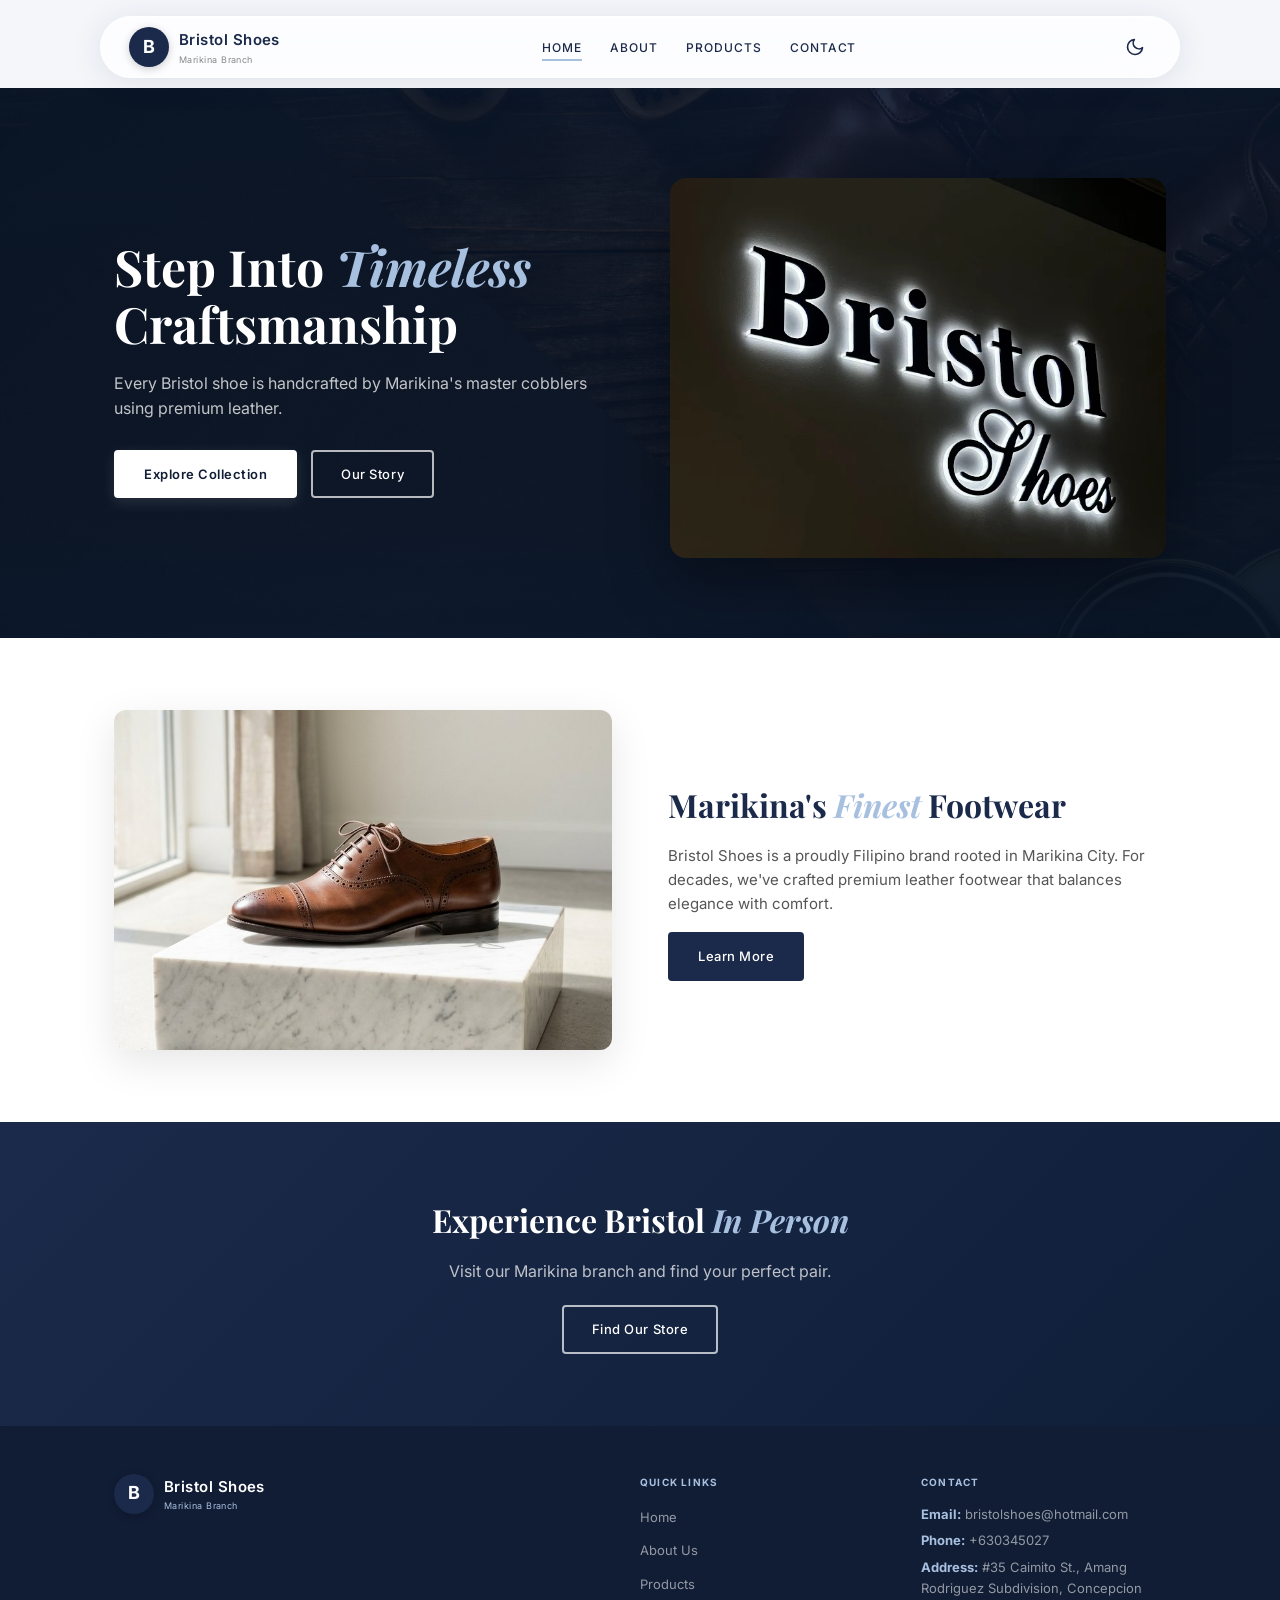
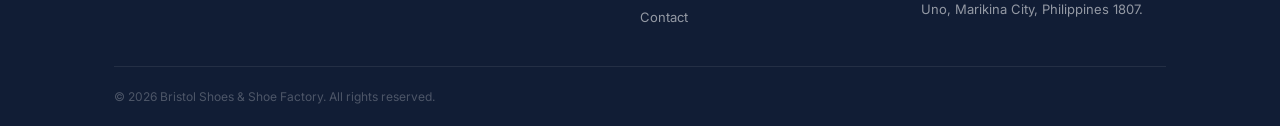
==== commit 015e717f: "Replace documentary photo with premium editorial leather shoe on marble" ====
--- a/index.html
+++ b/index.html
@@ -74,7 +74,7 @@
     <section class="section-white">
         <div class="wrap two-col">
             <div class="col">
-                <img src="images/artisan_hands.jpg" alt="Close-up of artisan cobbler hands working on leather">
+                <img src="images/premium_oxford.jpg" alt="Premium brown leather oxford shoe on marble">
             </div>
             <div class="col">
                 <h2>Marikina's <em>Finest</em> Footwear</h2>
